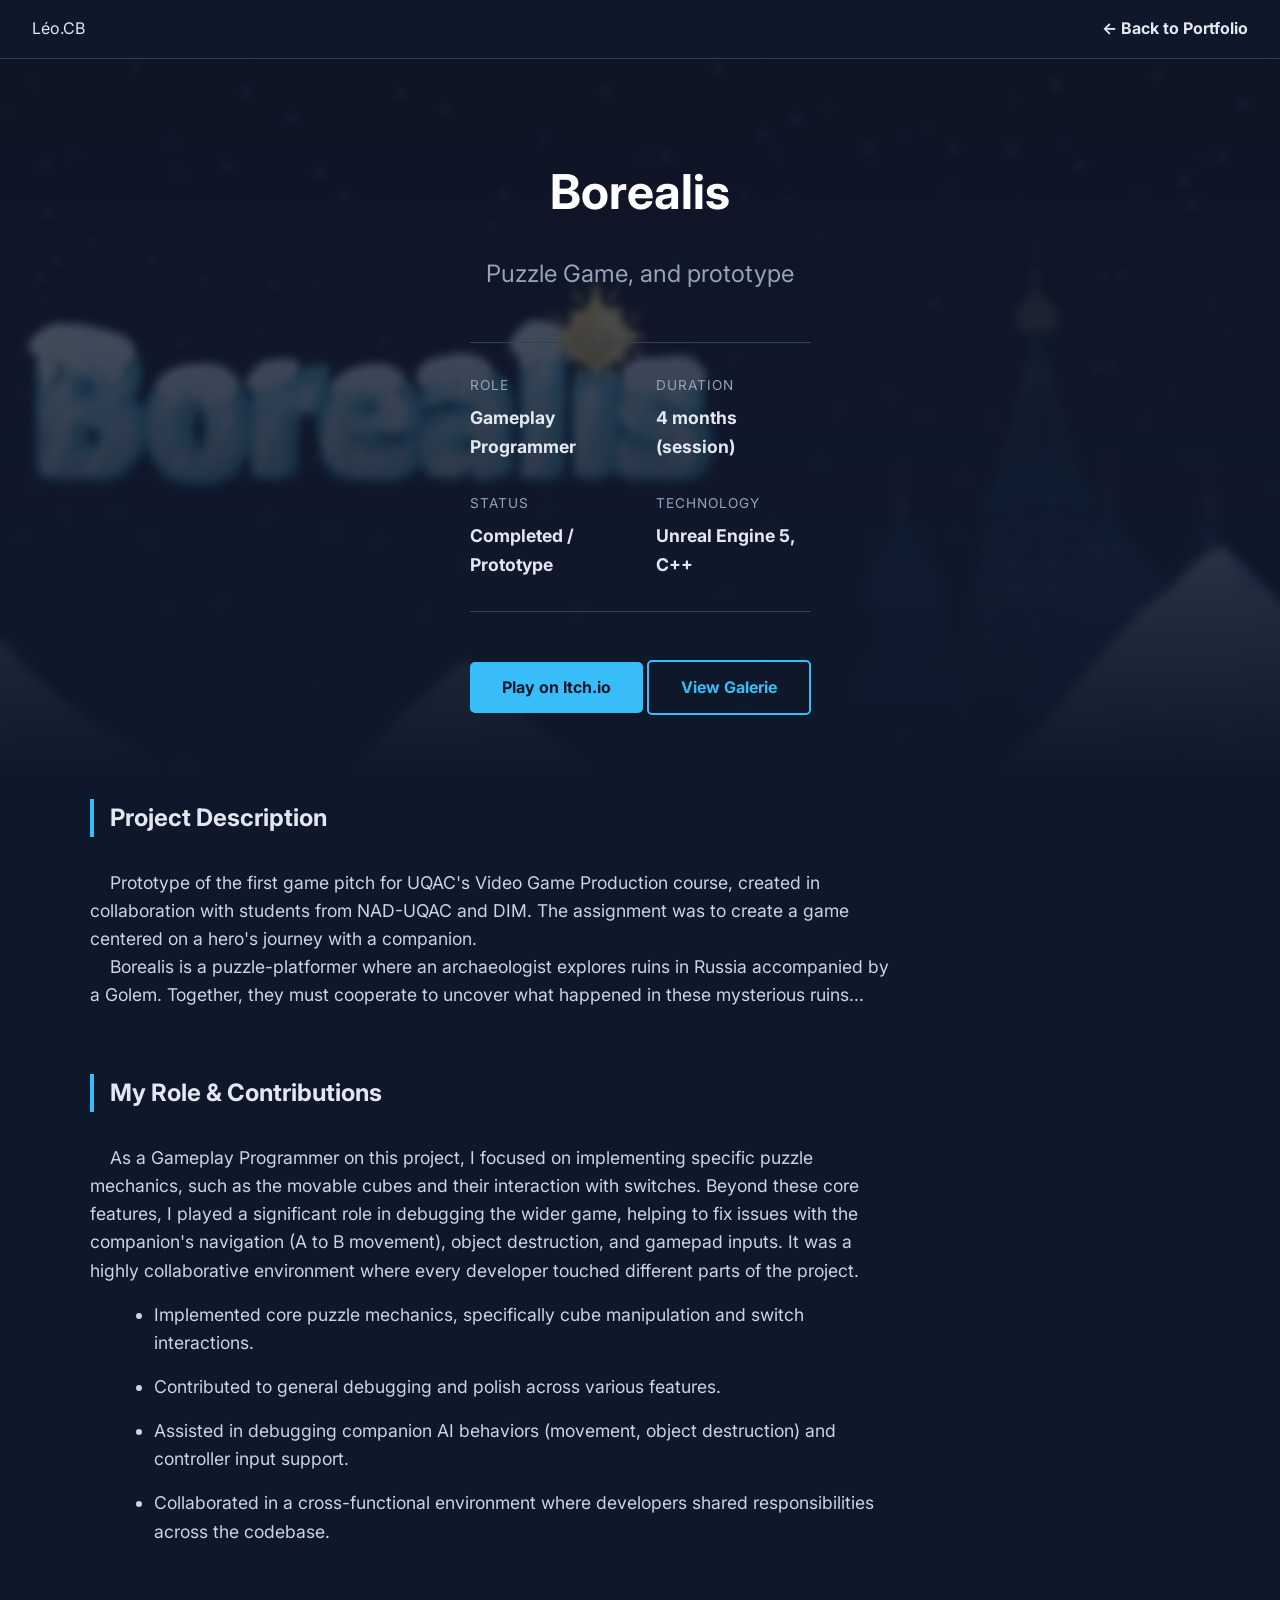
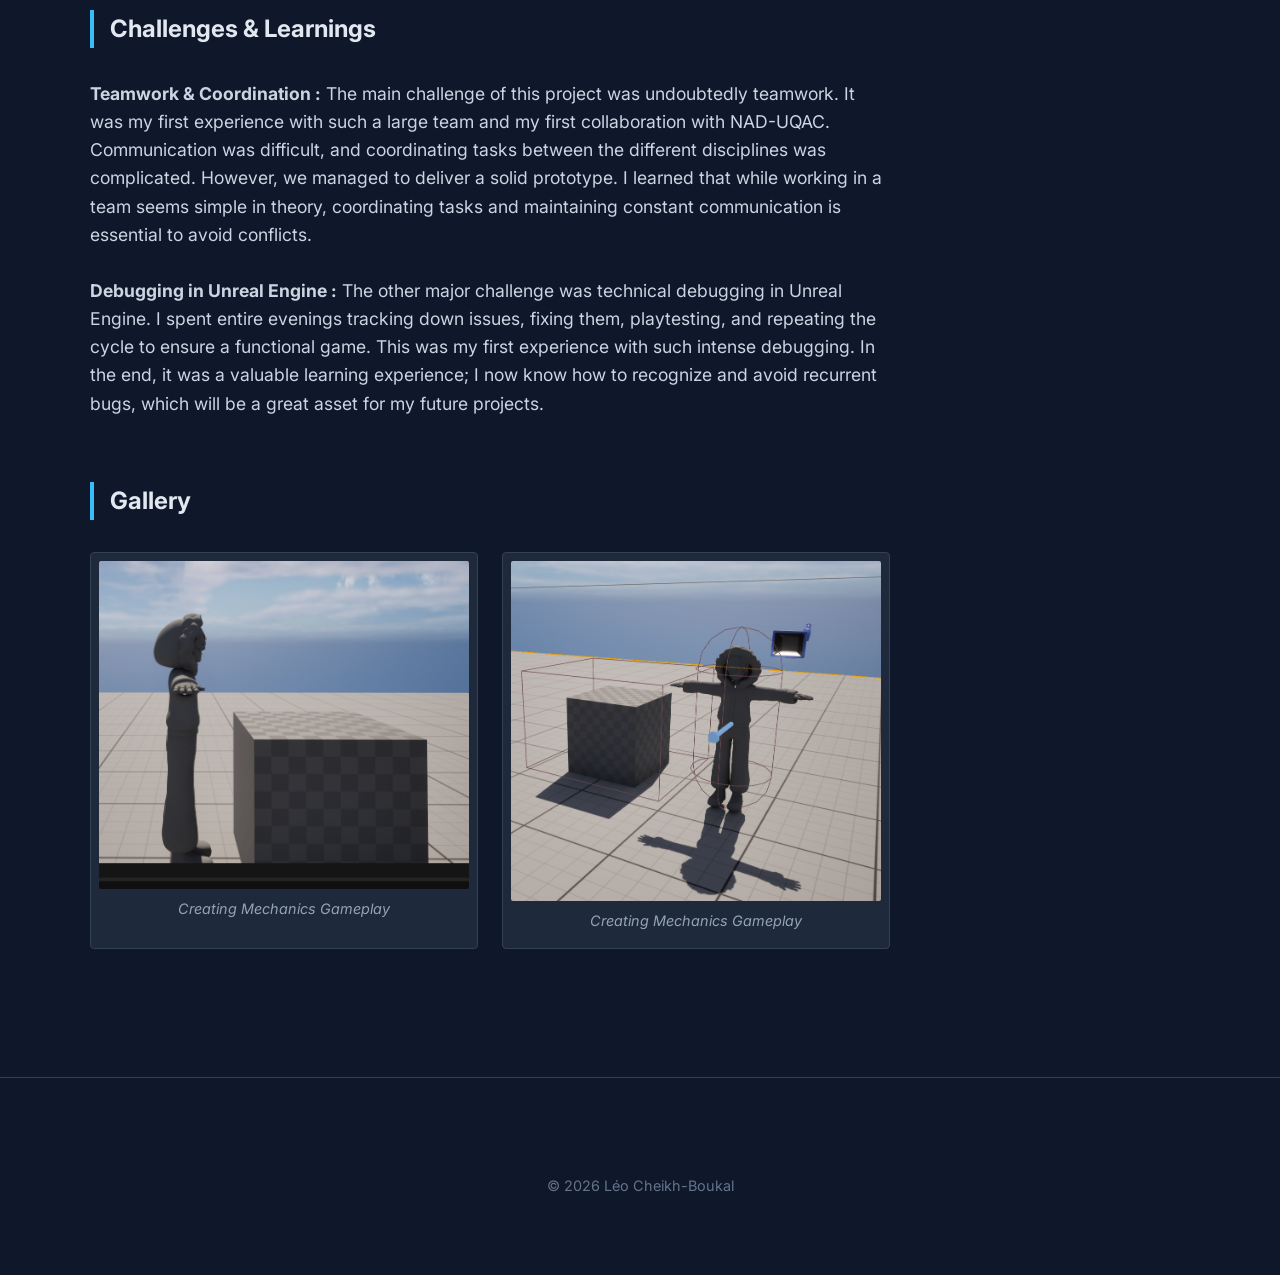
==== projects/Borealis.html @ 109068b1 "Finish Borealis page" ====
﻿<!DOCTYPE html>
<html lang="en">
<head>
    <meta charset="UTF-8">
    <meta name="viewport" content="width=device-width, initial-scale=1.0">
    <title>Boréalis | Léo Cheikh-Boukal</title>
    <link rel="stylesheet" href="../style.css">
    <link href="https://fonts.googleapis.com/css2?family=Inter:wght@400;700&display=swap" rel="stylesheet">
</head>
<body>

<nav>
    <div class="logo">Léo.CB</div>
    <ul>
        <li><a href="../index.html">← Back to Portfolio</a></li>
    </ul>
</nav>

<header style="--bg-image: url('Assets/Borealis.png');">
    <div class="container">
        <h1>Borealis</h1> <p class="subtitle">Puzzle Game, and prototype</p>

        <div class="project-meta-grid">
            <div class="meta-item">
                <span class="meta-label">Role</span>
                <span class="meta-value">Gameplay Programmer</span>
            </div>
            <div class="meta-item">
                <span class="meta-label">Duration</span>
                <span class="meta-value">4 months (session)</span>
            </div>
            <div class="meta-item">
                <span class="meta-label">Status</span>
                <span class="meta-value">Completed / Prototype</span>
            </div>
            <div class="meta-item">
                <span class="meta-label">Technology</span>
                <span class="meta-value">Unreal Engine 5, C++</span>
            </div>
        </div>

        <div class="project-links">
            <a href="https://tomdouaud.itch.io/borealis" target="_blank" class="btn">Play on Itch.io</a>
            <a href="#Galerie" target="_self" class="btn btn-outline">View Galerie</a>
        </div>
    </div>
</header>

<main class="container project-content">
    <div class="content-block">
        <h2>Project Description</h2>
        <p>
            &nbsp&nbsp&nbsp&nbspPrototype of the first game pitch for UQAC's Video Game Production course, created in collaboration with students from NAD-UQAC and DIM. The assignment was to create a game centered on a hero's journey with a companion.
             <br/>
            &nbsp&nbsp&nbsp&nbspBorealis is a puzzle-platformer where an archaeologist explores ruins in Russia accompanied by a Golem. Together, they must cooperate to uncover what happened in these mysterious ruins...
        </p>
    </div>

    <div class="content-block">
        <h2>My Role & Contributions</h2>
        <p>
            &nbsp;&nbsp;&nbsp;&nbsp;As a Gameplay Programmer on this project, I focused on implementing specific puzzle mechanics, such as the movable cubes and their interaction with switches. Beyond these core features, I played a significant role in debugging the wider game, helping to fix issues with the companion's navigation (A to B movement), object destruction, and gamepad inputs. It was a highly collaborative environment where every developer touched different parts of the project.
        </p>
        <ul>
            <li>Implemented core puzzle mechanics, specifically cube manipulation and switch interactions.</li>
            <li>Contributed to general debugging and polish across various features.</li>
            <li>Assisted in debugging companion AI behaviors (movement, object destruction) and controller input support.</li>
            <li>Collaborated in a cross-functional environment where developers shared responsibilities across the codebase.</li>
        </ul>
    </div>

    <div class="content-block">
        <h2>Challenges & Learnings</h2>
        <p>
            <strong>Teamwork & Coordination :</strong> The main challenge of this project was undoubtedly teamwork. It was my first experience with such a large team and my first collaboration with NAD-UQAC. Communication was difficult, and coordinating tasks between the different disciplines was complicated. However, we managed to deliver a solid prototype. I learned that while working in a team seems simple in theory, coordinating tasks and maintaining constant communication is essential to avoid conflicts.
            <br/>
            <br/>
            <strong>Debugging in Unreal Engine :</strong> The other major challenge was technical debugging in Unreal Engine. I spent entire evenings tracking down issues, fixing them, playtesting, and repeating the cycle to ensure a functional game. This was my first experience with such intense debugging. In the end, it was a valuable learning experience; I now know how to recognize and avoid recurrent bugs, which will be a great asset for my future projects.
        </p>
    </div>

    <div class="content-block" id="Galerie">
        <h2>Gallery</h2>
        <div class="gallery-grid">
            <figure>
                <img src="../Assets/borealis1.png" alt="Editor dev">
                <figcaption>Creating Mechanics Gameplay</figcaption>
            </figure>
            <figure>
                <img src="../Assets/borealis2.png" alt="Editor dev">
                <figcaption>Creating Mechanics Gameplay</figcaption>
            </figure>
        </div>
    </div>

</main>

<footer id="contact">
    <p class="copyright">&copy; 2026 Léo Cheikh-Boukal</p>
</footer>

</body>
</html>
---- style.css ----
﻿/* Reset et Base */
body {
    margin: 0;
    font-family: 'Inter', sans-serif;
    background-color: #0f172a; /* Fond bleu nuit très sombre */
    color: #e2e8f0; /* Texte clair */
    line-height: 1.6;
}

/* Navigation */
nav {
    display: flex;
    justify-content: space-between;
    padding: 1rem 2rem;
    background: #0f172a;
    position: sticky;
    top: 0;
    border-bottom: 1px solid #334155;
    z-index: 1000;
}

nav ul { list-style: none; display: flex; gap: 20px; padding: 0; margin: 0; }
nav a { text-decoration: none; color: #e2e8f0; font-weight: bold; transition: color 0.3s; }
nav a:hover { color: #38bdf8; /* Bleu clair */ }

/* Sections */
.container { max-width: 1100px; margin: 0 auto; padding: 4rem 2rem; }

/* Titres */
h2 {
    border-left: 4px solid #38bdf8; /* Barre bleue à gauche */
    padding-left: 1rem;
    margin-bottom: 2rem;
    color: #f1f5f9;
}

/* Hero Section */
header, .project-header{
    height: 80vh;
    display: flex;
    align-items: center;
    justify-content: center;
    text-align: center;
    padding: 0 1rem;
    position: relative;
    overflow: hidden;
    background-color: #0f172a;
}

header::before, .project-header::before {
    content: "";
    position: absolute;
    top: 0; left: 0; width: 100%; height: 100%;

    background-image: var(--bg-image);
    background-position: center center;
    background-size: cover;

    filter: blur(4px);
    transform: scale(1.1); /* Agrandir pour cacher les bords flous */
    z-index: 0;
}

header::after, .project-header::after {
    content: "";
    position: absolute;
    top: 0; left: 0; width: 100%; height: 100%;

    /* Dégradé sombre pour la lisibilité du texte */
    background: linear-gradient(to bottom, rgba(15, 23, 42, 0.6), #0f172a);
    z-index: 1;
}

/* 4. Le contenu (Texte, Boutons) doit être au-dessus des calques */
.hero-content, .container {
    position: relative;
    z-index: 2; /* Au premier plan */
}

/* Spécificités pour l'accueil */
header h1 { font-size: 3rem; margin-bottom: 0.5rem; color: #ffffff; }
header h2 { border: none; font-size: 1.5rem; color: #94a3b8; font-weight: normal; margin-top: 0; }

/* Spécificités pour les pages projets (écraser la hauteur) */
.project-header {
    height: auto !important; /* Pas de 80vh pour les projets */
    min-height: 50vh;
    padding: 6rem 1rem;
}

.project-header h1 { font-size: 3.5rem; color: #38bdf8; margin-bottom: 0.5rem; }
.subtitle { font-size: 1.5rem; color: #94a3b8; margin-bottom: 3rem; }

.highlight {
    color: #38bdf8;
    font-size: 1.2rem;
    font-weight: bold;
    margin-bottom: 2rem;
    display: block;
}

/* Boutons */
.hero-btns { display: flex; gap: 1rem; justify-content: center; flex-wrap: wrap; }

.btn {
    display: inline-block;
    padding: 0.8rem 2rem;
    background: #38bdf8;
    color: #0f172a; /* Texte foncé sur fond bleu */
    text-decoration: none;
    font-weight: bold;
    border-radius: 5px;
    transition: transform 0.2s;
}
.btn:hover { transform: translateY(-2px); filter: brightness(1.1); }

.btn-outline {
    border: 2px solid #38bdf8;
    background: transparent;
    color: #38bdf8;
    padding: 0.8rem 2rem;
    text-decoration: none;
    font-weight: bold;
    border-radius: 5px;
    transition: background 0.3s, color 0.3s;
}
.btn-outline:hover { background: #38bdf8; color: #0f172a; }

/* Grilles */
.skills-grid, .projects-grid {
    display: grid;
    grid-template-columns: repeat(auto-fit, minmax(300px, 1fr));
    gap: 2rem;
}

/* Cartes (Compétences & Projets) */
.skill-card, .project-card {
    background: #1e293b; /* Fond carte légèrement plus clair */
    padding: 2rem;
    border-radius: 8px;
    border: 1px solid #334155;
    transition: transform 0.2s;
}
.skill-card:hover, .project-card:hover { transform: translateY(-5px); border-color: #38bdf8; }

.skill-card h3 { color: #38bdf8; margin-top: 0; }
.sub-skill { color: #94a3b8; font-size: 0.9rem; margin-top: 0.5rem; }

.project-card img {
    width: 100%;
    height: 200px; /* Force une hauteur fixe */
    object-fit: cover; /* Recadre l'image sans l'écraser */
    border-radius: 4px;
    margin-bottom: 1rem;
    background-color: #1e293b; /* Couleur de fond pendant le chargement */
}

/* Tags Projets */
.tags { margin-top: 1rem; }
.tags span {
    display: inline-block;
    background: #334155;
    font-size: 0.8rem;
    padding: 0.2rem 0.6rem;
    border-radius: 4px;
    margin-right: 0.5rem;
    margin-bottom: 0.5rem;
    color: #e2e8f0;
}

.project-link {
    display: inline-block;
    margin-top: 1rem;
    color: #38bdf8;
    text-decoration: none;
    font-weight: bold;
}
.project-link:hover { text-decoration: underline; }

/* Timeline Formation */
.timeline { display: flex; flex-direction: column; gap: 1.5rem; }
.timeline-item {
    background: #1e293b;
    padding: 1.5rem;
    border-left: 4px solid #38bdf8;
    border-radius: 0 8px 8px 0;
}
.timeline-item h3 { margin: 0 0 0.5rem 0; color: #f1f5f9; border: none; padding: 0; }
.timeline-item .date {
    display: block;
    color: #38bdf8;
    font-size: 0.9rem;
    font-weight: bold;
    margin-bottom: 0.5rem;
}

/* Footer */
footer {
    text-align: center;
    padding: 4rem 2rem;
    background: #0f172a;
    border-top: 1px solid #334155;
}
.social-links { margin: 2rem 0; }
.social-links a { color: #94a3b8; text-decoration: none; margin: 0 0.5rem; }
.social-links a:hover { color: #38bdf8; }
.copyright { color: #64748b; font-size: 0.9rem; margin-top: 2rem; }

/* Responsive Mobile */
@media (max-width: 768px) {
    nav { flex-direction: column; align-items: center; gap: 1rem; }
    nav ul { gap: 10px; flex-wrap: wrap; justify-content: center; }
    header h1 { font-size: 2rem; }
}

.project-header {
    height: auto; /* On enlève la hauteur fixe de 80vh */
    min-height: 40vh;
    padding: 4rem 1rem;
}

.project-header h1 {
    font-size: 3.5rem;
    color: #38bdf8;
    margin-bottom: 0.5rem;
}

.subtitle {
    font-size: 1.5rem;
    color: #94a3b8;
    margin-bottom: 3rem;
}

/* Grille de métadonnées (Role, Status, etc.) */
.project-meta-grid {
    display: grid;
    grid-template-columns: repeat(auto-fit, minmax(150px, 1fr));
    gap: 2rem;
    margin-bottom: 3rem;
    text-align: left;
    border-top: 1px solid #334155;
    border-bottom: 1px solid #334155;
    padding: 2rem 0;
}

.meta-item { display: flex; flex-direction: column; }
.meta-label { color: #94a3b8; font-size: 0.85rem; text-transform: uppercase; letter-spacing: 1px; margin-bottom: 0.5rem; }
.meta-value { color: #e2e8f0; font-weight: bold; font-size: 1.1rem; }

.project-links { margin-top: 2rem; }

/* Contenu principal */
.project-content { padding-top: 0; }

.main-project-image {
    width: 100%;
    height: auto;
    border-radius: 8px;
    border: 1px solid #334155;
    margin-bottom: 4rem;
    box-shadow: 0 10px 30px rgba(0,0,0,0.5);
}

.content-block {
    margin-bottom: 4rem;
    max-width: 800px; /* Pour une meilleure lisibilité */
}

.content-block h2 { color: #e2e8f0; border-left-color: #38bdf8; }
.content-block p, .content-block li { color: #cbd5e1; font-size: 1.1rem; margin-bottom: 1rem; }
.content-block ul { margin-left: 1.5rem; }

/* Galerie */
.gallery-grid {
    display: grid;
    grid-template-columns: repeat(auto-fit, minmax(300px, 1fr));
    gap: 1.5rem;
}

.gallery-grid figure {
    margin: 0;
    background: #1e293b;
    padding: 0.5rem;
    border-radius: 4px;
    border: 1px solid #334155;
}

.gallery-grid img {
    width: 100%;
    height: auto;
    display: block;
    border-radius: 2px;
}

.gallery-grid figcaption {
    text-align: center;
    padding: 0.5rem;
    color: #94a3b8;
    font-size: 0.9rem;
    font-style: italic;
}
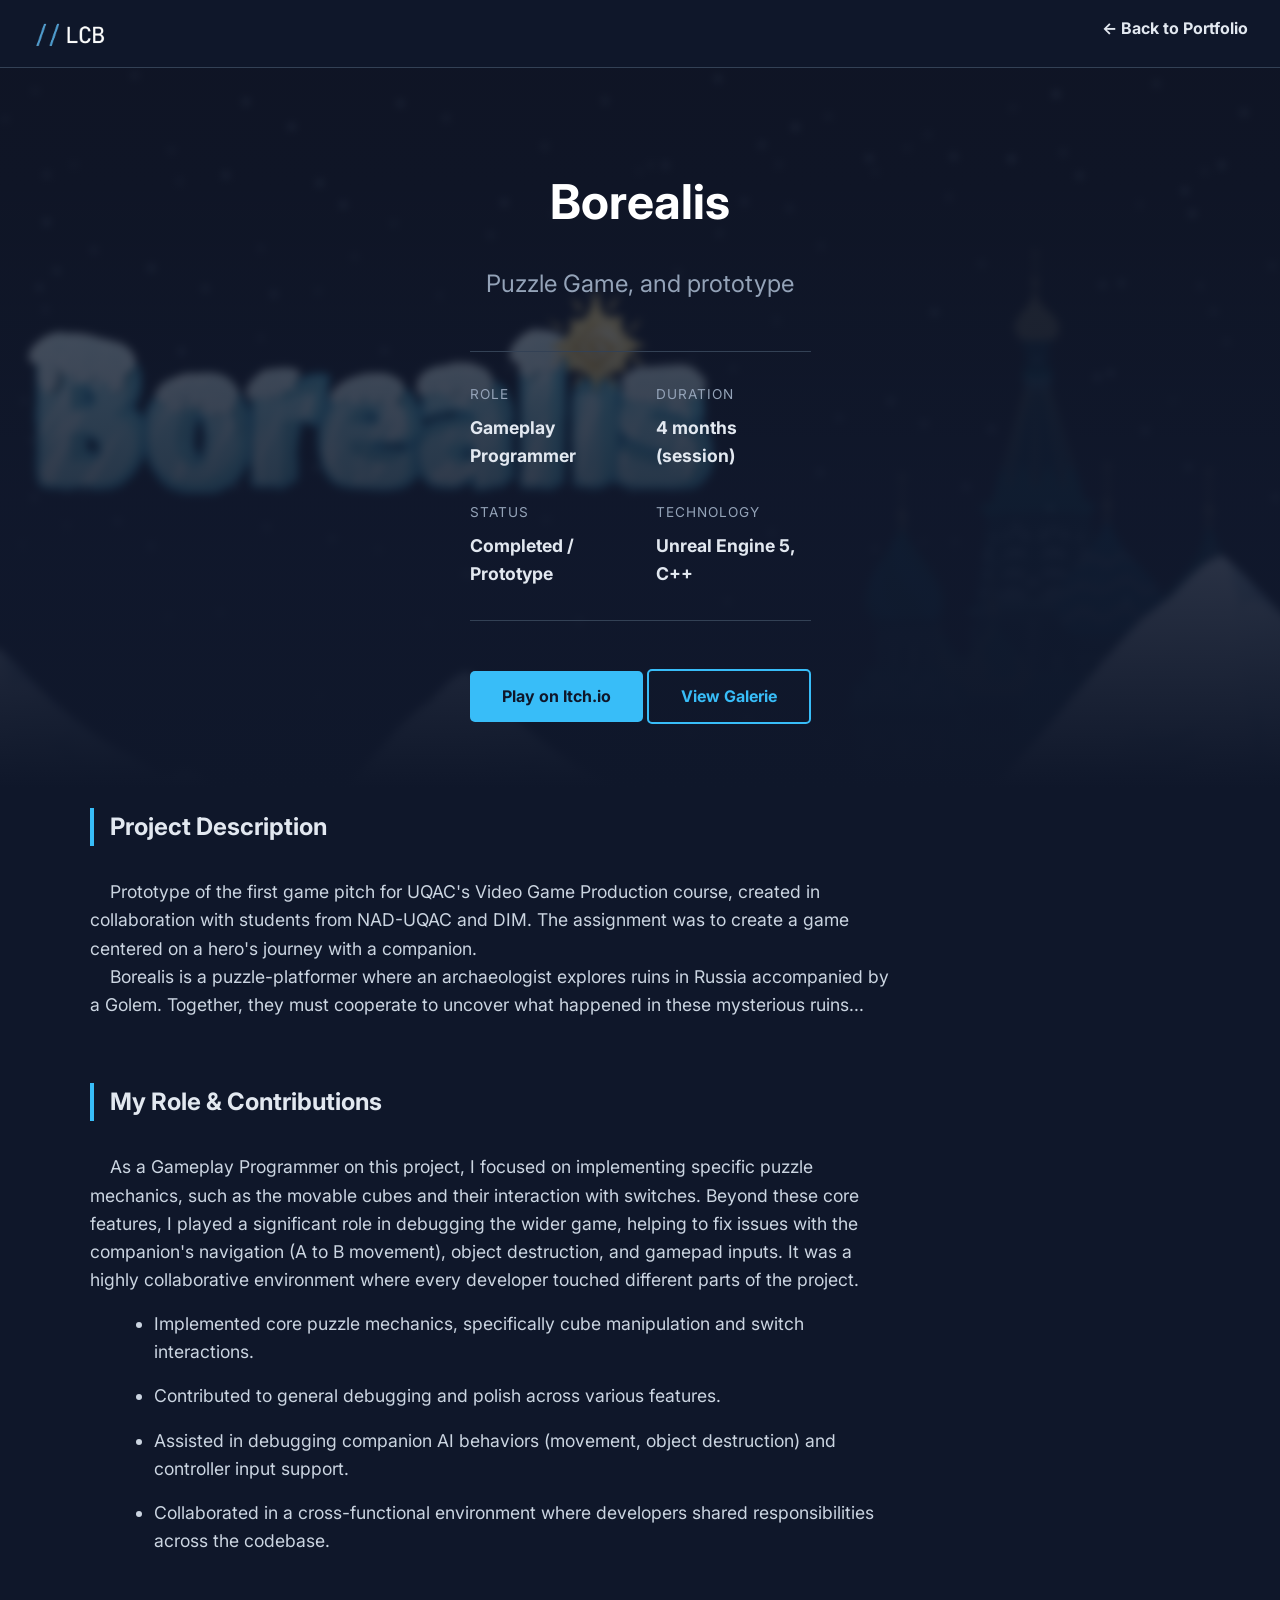
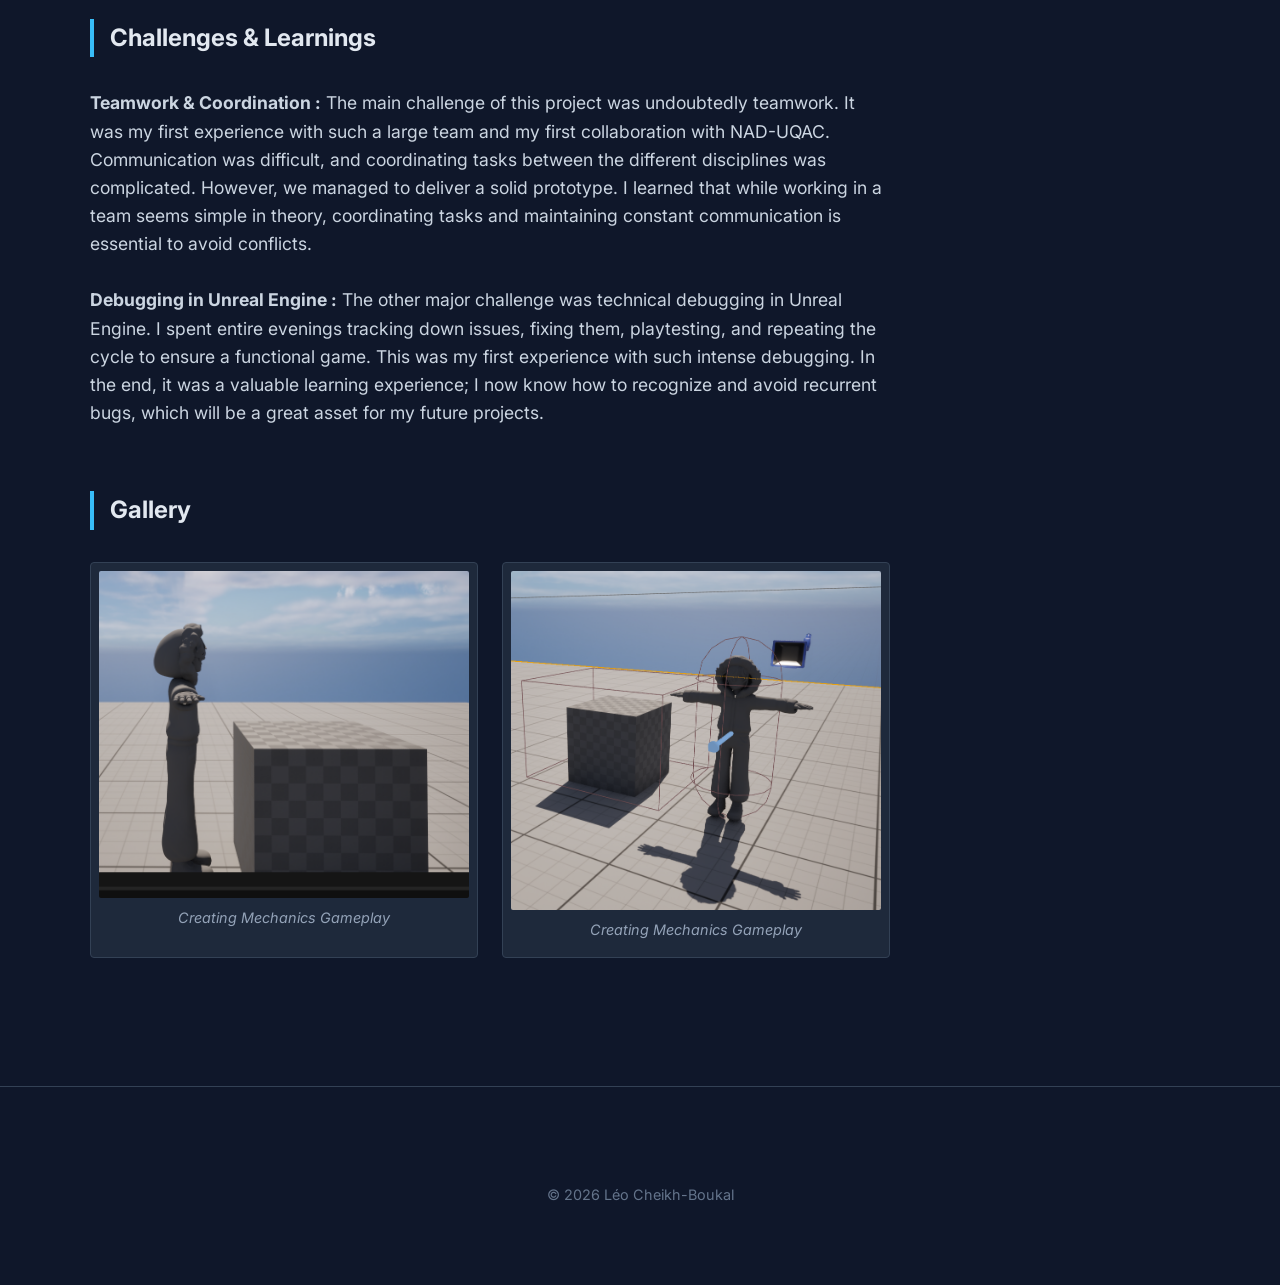
==== commit 20b0293a: "Update Logo" ====
--- a/projects/Borealis.html
+++ b/projects/Borealis.html
@@ -10,9 +10,11 @@
 <body>
 
 <nav>
-    <div class="logo">Léo.CB</div>
+    <div class="logo">
+        <img src="../Assets/LogoLCB.png" alt="// LCB Logo">
+    </div>
     <ul>
-        <li><a href="../index.html">← Back to Portfolio</a></li>
+        <li><a href="../index.html#projects">← Back to Portfolio</a></li>
     </ul>
 </nav>
 
--- a/style.css
+++ b/style.css
@@ -17,6 +17,17 @@
     top: 0;
     border-bottom: 1px solid #334155;
     z-index: 1000;
+}
+
+nav .logo {
+    display: flex;
+    align-items: center;
+}
+
+nav .logo img {
+    height: 35px; 
+    width: auto;  
+    display: block;
 }
 
 nav ul { list-style: none; display: flex; gap: 20px; padding: 0; margin: 0; }
@@ -298,4 +309,47 @@
     color: #94a3b8;
     font-size: 0.9rem;
     font-style: italic;
+}
+
+.image-container {
+    position: relative;
+    overflow: hidden; /* Pour que le badge ne dépasse pas des coins arrondis si besoin */
+    border-radius: 4px;
+}
+
+.status-badge {
+    position: absolute;
+    top: 10px;
+    right: 10px;
+    padding: 4px 10px;
+    border-radius: 20px; /* Forme de pilule */
+    font-size: 0.75rem;
+    font-weight: bold;
+    text-transform: uppercase;
+    color: #ffffff; /* Texte blanc par défaut */
+    box-shadow: 0 2px 4px rgba(0,0,0,0.5); /* Petite ombre pour lisibilité */
+    z-index: 10;
+}
+
+/* --- Codes Couleurs --- */
+
+/* Vert pour Terminé */
+.status-completed {
+    background-color: #10b981;
+}
+
+/* Orange/Jaune pour En cours (On Going) */
+.status-on-going {
+    background-color: #f59e0b;
+}
+
+/* Gris ou Rouge pour Abandonné */
+.status-abandoned {
+    background-color: #64748b; /* Gris neutre */
+    /* background-color: #ef4444; /* Ou Rouge si tu préfères */
+}
+
+/* Bleu/Violet pour Prototype */
+.status-prototype {
+    background-color: #8b5cf6;
 }
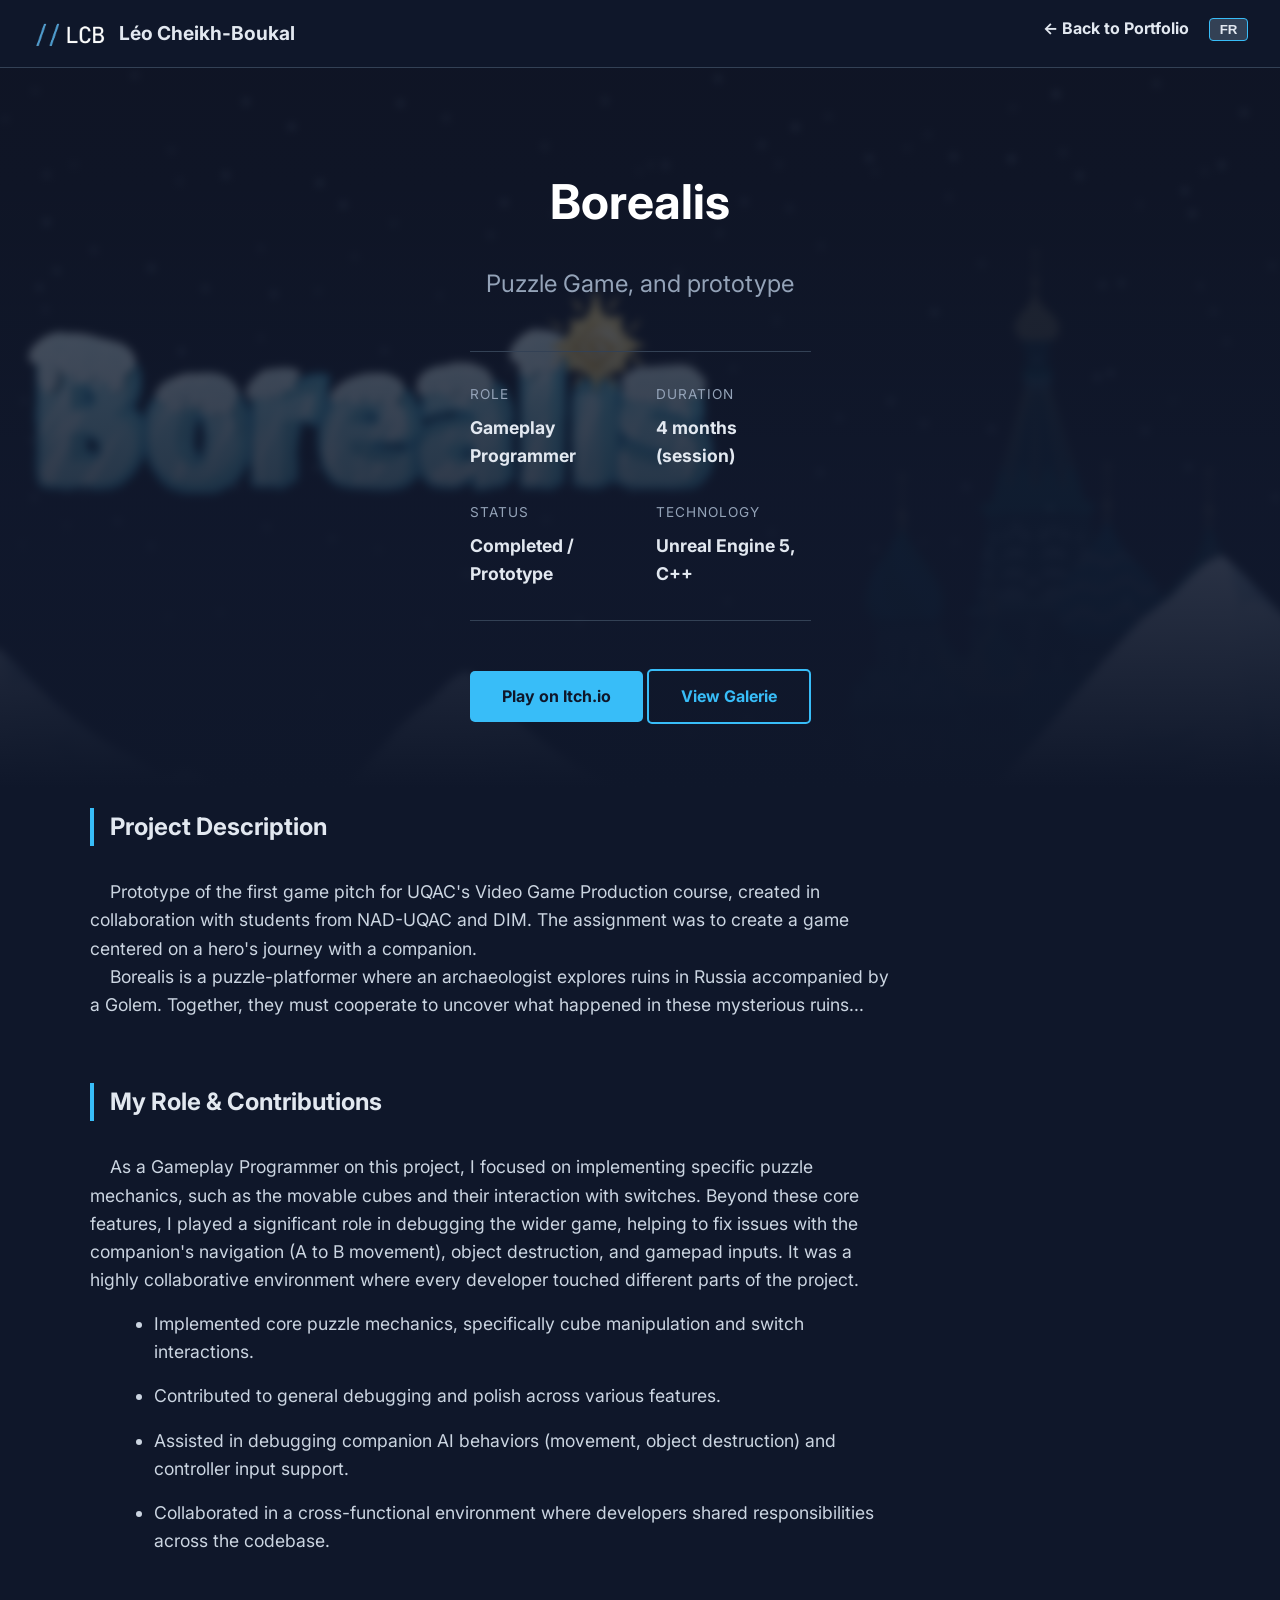
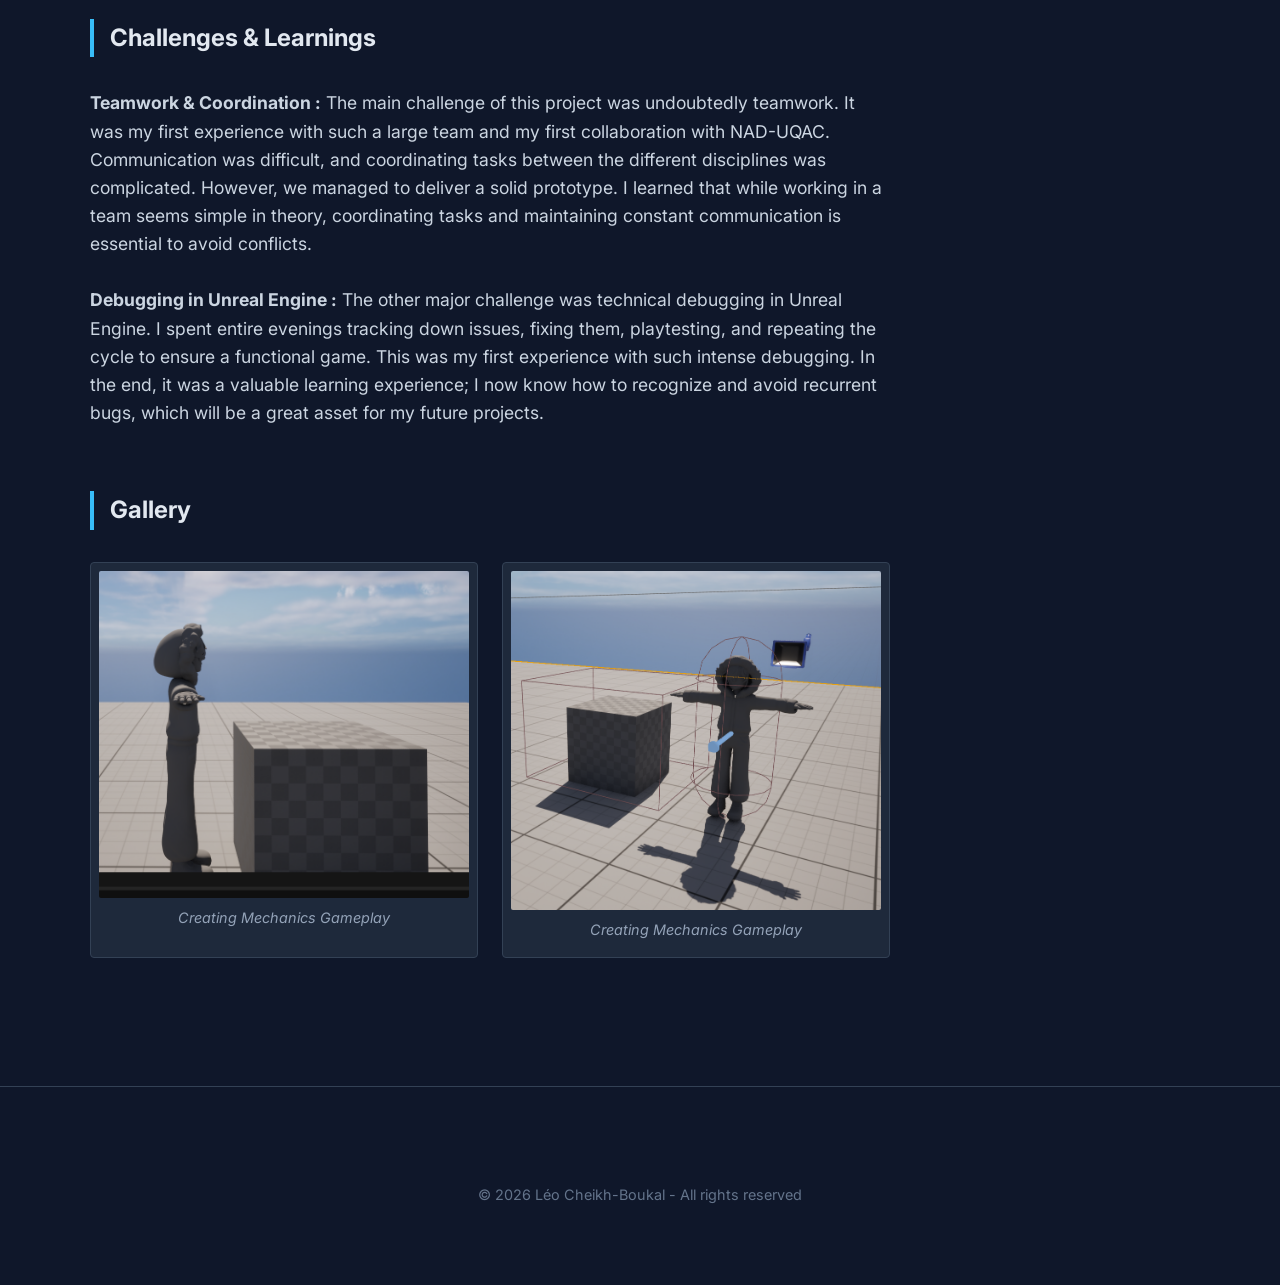
==== commit 921ea26c: "Enhance portfolio: reorder gallery, add full card links, add i18n, and new project - Reordered proje" ====
--- a/projects/Borealis.html
+++ b/projects/Borealis.html
@@ -11,38 +11,43 @@
 
 <nav>
     <div class="logo">
-        <img src="../Assets/LogoLCB.png" alt="// LCB Logo">
+        <a href="../index.html" class="logo-link">
+            <img src="../Assets/LogoLCB.png" alt="// LCB Logo">
+            <span class="site-title">Léo Cheikh-Boukal</span>
+        </a>
     </div>
     <ul>
-        <li><a href="../index.html#projects">← Back to Portfolio</a></li>
+        <li><a href="../index.html#projects"><span data-i18n="nav.back">← Back to Portfolio</span></a></li>
+        <li><button id="lang-toggle" class="lang-btn">FR</button></li>
     </ul>
 </nav>
 
 <header style="--bg-image: url('Assets/Borealis.png');">
     <div class="container">
-        <h1>Borealis</h1> <p class="subtitle">Puzzle Game, and prototype</p>
+        <h1>Borealis</h1> 
+        <p class="subtitle">Puzzle Game, and prototype</p>
 
         <div class="project-meta-grid">
             <div class="meta-item">
-                <span class="meta-label">Role</span>
+                <span class="meta-label" data-i18n="project.meta.role">Role</span>
                 <span class="meta-value">Gameplay Programmer</span>
             </div>
             <div class="meta-item">
-                <span class="meta-label">Duration</span>
+                <span class="meta-label" data-i18n="project.meta.duration">Duration</span>
                 <span class="meta-value">4 months (session)</span>
             </div>
             <div class="meta-item">
-                <span class="meta-label">Status</span>
+                <span class="meta-label" data-i18n="project.meta.status">Status</span>
                 <span class="meta-value">Completed / Prototype</span>
             </div>
             <div class="meta-item">
-                <span class="meta-label">Technology</span>
+                <span class="meta-label" data-i18n="project.meta.technology">Technology</span>
                 <span class="meta-value">Unreal Engine 5, C++</span>
             </div>
         </div>
 
         <div class="project-links">
-            <a href="https://tomdouaud.itch.io/borealis" target="_blank" class="btn">Play on Itch.io</a>
+            <a href="https://tomdouaud.itch.io/borealis" target="_blank" class="btn" data-i18n="project.play_itch">Play on Itch.io</a>
             <a href="#Galerie" target="_self" class="btn btn-outline">View Galerie</a>
         </div>
     </div>
@@ -50,7 +55,7 @@
 
 <main class="container project-content">
     <div class="content-block">
-        <h2>Project Description</h2>
+        <h2 data-i18n="project.desc.title">Project Description</h2>
         <p>
             &nbsp&nbsp&nbsp&nbspPrototype of the first game pitch for UQAC's Video Game Production course, created in collaboration with students from NAD-UQAC and DIM. The assignment was to create a game centered on a hero's journey with a companion.
              <br/>
@@ -59,7 +64,7 @@
     </div>
 
     <div class="content-block">
-        <h2>My Role & Contributions</h2>
+        <h2 data-i18n="project.role.title">My Role & Contributions</h2>
         <p>
             &nbsp;&nbsp;&nbsp;&nbsp;As a Gameplay Programmer on this project, I focused on implementing specific puzzle mechanics, such as the movable cubes and their interaction with switches. Beyond these core features, I played a significant role in debugging the wider game, helping to fix issues with the companion's navigation (A to B movement), object destruction, and gamepad inputs. It was a highly collaborative environment where every developer touched different parts of the project.
         </p>
@@ -68,11 +73,11 @@
             <li>Contributed to general debugging and polish across various features.</li>
             <li>Assisted in debugging companion AI behaviors (movement, object destruction) and controller input support.</li>
             <li>Collaborated in a cross-functional environment where developers shared responsibilities across the codebase.</li>
-        </ul>
+    </ul>
     </div>
 
     <div class="content-block">
-        <h2>Challenges & Learnings</h2>
+        <h2 data-i18n="project.challenges.title">Challenges & Learnings</h2>
         <p>
             <strong>Teamwork & Coordination :</strong> The main challenge of this project was undoubtedly teamwork. It was my first experience with such a large team and my first collaboration with NAD-UQAC. Communication was difficult, and coordinating tasks between the different disciplines was complicated. However, we managed to deliver a solid prototype. I learned that while working in a team seems simple in theory, coordinating tasks and maintaining constant communication is essential to avoid conflicts.
             <br/>
@@ -98,8 +103,10 @@
 </main>
 
 <footer id="contact">
-    <p class="copyright">&copy; 2026 Léo Cheikh-Boukal</p>
+    <p class="copyright" data-i18n="contact.rights">&copy; 2026 Léo Cheikh-Boukal - All rights reserved</p>
 </footer>
 
+<script src="../translations.js"></script>
+<script src="../i18n.js"></script>
 </body>
 </html>
--- a/style.css
+++ b/style.css
@@ -28,6 +28,25 @@
     height: 35px; 
     width: auto;  
     display: block;
+}
+
+/* Site title next to logo */
+.site-title {
+    color: #e2e8f0;
+    font-weight: bold;
+    font-size: 1.2rem;
+    margin-left: 10px;
+    text-decoration: none;
+}
+
+.logo-link {
+    display: flex;
+    align-items: center;
+    text-decoration: none;
+}
+
+.logo-link:hover .site-title {
+    color: #38bdf8;
 }
 
 nav ul { list-style: none; display: flex; gap: 20px; padding: 0; margin: 0; }
@@ -151,6 +170,7 @@
     border-radius: 8px;
     border: 1px solid #334155;
     transition: transform 0.2s;
+    position: relative; /* For absolute positioned link */
 }
 .skill-card:hover, .project-card:hover { transform: translateY(-5px); border-color: #38bdf8; }
 
@@ -188,6 +208,19 @@
 }
 .project-link:hover { text-decoration: underline; }
 
+/* Full card clickable link */
+.card-full-link {
+    position: absolute;
+    top: 0;
+    left: 0;
+    width: 100%;
+    height: 100%;
+    z-index: 10;
+    /* Make sure screen readers only read it once or handle it properly */
+    text-indent: -9999px;
+    color: transparent;
+}
+
 /* Timeline Formation */
 .timeline { display: flex; flex-direction: column; gap: 1.5rem; }
 .timeline-item {
@@ -296,7 +329,7 @@
     border: 1px solid #334155;
 }
 
-.gallery-grid img {
+.gallery-grid img, .gallery-grid video {
     width: 100%;
     height: auto;
     display: block;
@@ -352,4 +385,26 @@
 /* Bleu/Violet pour Prototype */
 .status-prototype {
     background-color: #8b5cf6;
+}
+
+/* Bouton de langue */
+.lang-btn {
+    background: #334155;
+    color: #e2e8f0;
+    border: 1px solid #38bdf8;
+    border-radius: 4px;
+    padding: 0.2rem 0.6rem;
+    cursor: pointer;
+    font-weight: bold;
+    transition: background 0.3s, color 0.3s;
+}
+.lang-btn:hover {
+    background: #38bdf8;
+    color: #0f172a;
+}
+
+.btn-disabled {
+    pointer-events: none; /* Empêche le clic */
+    opacity: 0.5;        /* Style visuel grisé */
+    cursor: not-allowed;
 }
